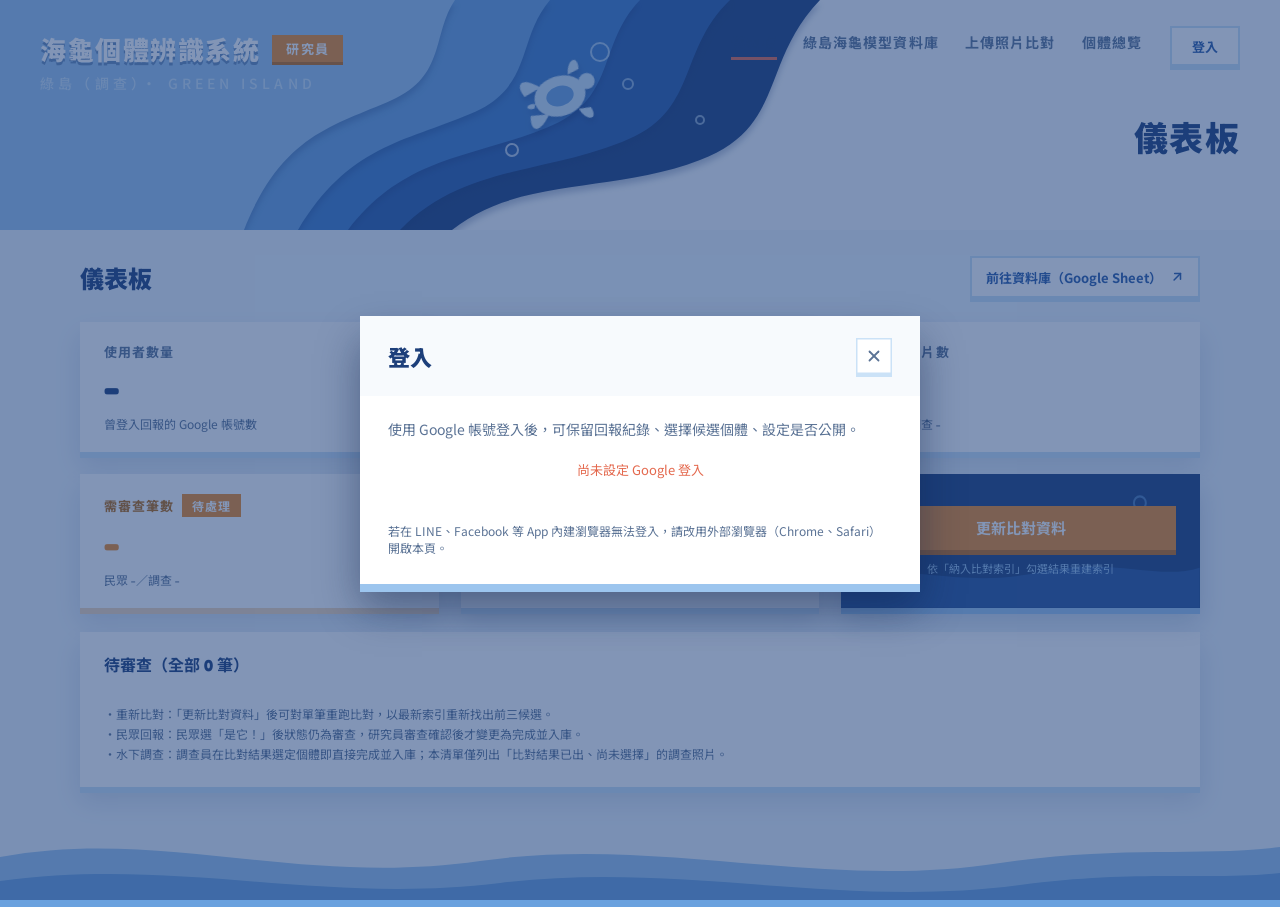
==== web/admin.html @ 84139723 "feat: v2 初版 — Apps Script 後端、Cloud Run API、海洋版前端、GH Pages workflow - apps_script/Code.gs：17 欄回報紀錄 + " ====
<!doctype html>
<html lang="zh-Hant">
<head>
  <meta charset="utf-8">
  <meta name="viewport" content="width=device-width, initial-scale=1">
  <title>研究員儀表板｜海龜個體辨識系統</title>
  <link rel="preconnect" href="https://fonts.googleapis.com">
  <link rel="stylesheet" href="https://fonts.googleapis.com/css2?family=Fredoka:wght@500;600;700&family=Noto+Sans+TC:wght@400;500;700;900&display=swap">
  <link rel="stylesheet" href="css/ocean.css">
</head>
<body>
  <main class="content">
    <div style="display:flex;align-items:center;justify-content:space-between;flex-wrap:wrap;gap:12px">
      <div style="font-size:24px;font-weight:900;color:var(--navy)">儀表板</div>
      <a class="btn btn-ghost btn-sm" id="sheetLink" target="_blank" rel="noopener" style="min-height:42px">前往資料庫（Google Sheet）<svg width="14" height="14" viewBox="0 0 24 24" fill="none" stroke="#2B5CA8" stroke-width="2.6" stroke-linecap="round" stroke-linejoin="round"><path d="M8 6 H 18 V 16"></path><path d="M18 6 L 7 17"></path></svg></a>
    </div>
    <div class="stat-grid" id="stats">
      <div class="paper stat"><div class="k">使用者數量</div><div class="v num" id="sUsers">-</div><div class="d">曾登入回報的 Google 帳號數</div></div>
      <div class="paper stat"><div class="k">海龜個體數</div><div class="v num" id="sInd">-</div><div class="d">已建檔個體</div></div>
      <div class="paper stat"><div class="k">資料庫照片數</div><div class="v num" id="sPhotos">-</div><div class="d">民眾 <span class="num" id="sPhotosP">-</span>／調查 <span class="num" id="sPhotosS">-</span></div></div>
      <div class="paper stat paper-orange"><div class="k" style="color:var(--orange-t)">需審查筆數 <span class="tag" style="background:var(--orange);color:#FFF">待處理</span></div><div class="v num" id="sPending" style="color:var(--orange)">-</div><div class="d">民眾 <span class="num" id="sPendingP">-</span>／調查 <span class="num" id="sPendingS">-</span></div></div>
      <div class="paper stat"><div class="k">比對資料上次更新</div><div class="v num" id="sIndexDate" style="font-size:26px;line-height:1.5">-</div><div class="d" id="sIndexInfo">-</div></div>
      <div style="background:var(--navy);padding:20px 24px;display:flex;flex-direction:column;justify-content:center;gap:10px;box-shadow:0 6px 0 var(--blue4),0 14px 24px rgba(29,63,122,.2);position:relative;overflow:hidden">
        <svg viewBox="0 0 360 120" preserveAspectRatio="none" style="position:absolute;left:0;top:0;width:100%;height:100%" fill="none"><path d="M0 92 C60 78 120 104 200 88 C270 74 320 96 360 84 V120 H0 Z" fill="#2B5CA8" opacity="0.7"></path><circle cx="300" cy="26" r="6" stroke="#6AA1DE" stroke-width="2" opacity="0.6"></circle></svg>
        <button class="btn btn-orange btn-block" id="syncBtn" style="position:relative;font-size:15px">更新比對資料</button>
        <div style="font-size:11px;color:var(--blue4);text-align:center;position:relative" id="syncInfo">依「納入比對索引」勾選結果重建索引</div>
      </div>
    </div>
    <div class="paper" style="padding:20px 24px 22px;display:flex;flex-direction:column;gap:14px">
      <div style="display:flex;align-items:center;justify-content:space-between;flex-wrap:wrap;gap:10px">
        <div style="font-size:16px;font-weight:700;color:var(--navy)">待審查（全部 <span class="num" id="pendingTotal">0</span> 筆）</div>
        <div class="chips" id="srcFilter"></div>
      </div>
      <div class="row-list" id="pendingList"></div>
      <div id="pendingEmpty" class="empty hidden">目前沒有待審查的紀錄</div>
      <div style="font-size:12px;color:var(--muted);line-height:1.7">・重新比對：「更新比對資料」後可對單筆重跑比對，以最新索引重新找出前三候選。<br>・民眾回報：民眾選「是它！」後狀態仍為審查，研究員審查確認後才變更為完成並入庫。<br>・水下調查：調查員在比對結果選定個體即直接完成並入庫；本清單僅列出「比對結果已出、尚未選擇」的調查照片。</div>
    </div>
  </main>
  <script src="js/config.js"></script>
  <script src="js/common.js"></script>
  <script src="js/admin.js"></script>
</body>
</html>
---- web/css/ocean.css ----
/* 綠島海龜個體辨識系統 v2 — 紙雕海洋風格（依海洋版 mockup） */
:root {
  --navy: #1D3F7A; --blue: #2B5CA8; --blue2: #3F7BC8; --blue3: #6AA1DE; --blue4: #9CC5EE; --blue5: #CBE2F7;
  --bg: #EEF5FC; --paperbg: #F7FAFD; --ink: #1B3358; --muted: #5B7395;
  --coral: #E4694E; --coral-d: #B84A33; --orange: #F08A24; --orange-d: #C46A12; --orange-l: #F5D9B8; --orange-t: #B86A10;
  --green-bg: #E3F5EE; --green: #1F7A5C;
}
* { box-sizing: border-box; }
html, body { margin: 0; padding: 0; }
body { font-family: 'Noto Sans TC', 'Microsoft JhengHei', system-ui, sans-serif; background: var(--bg); color: var(--ink); min-height: 100vh; display: flex; flex-direction: column; position: relative; }
a { color: var(--blue); text-decoration: none; } a:hover { color: var(--navy); }
button { font-family: inherit; border: 0; cursor: pointer; background: none; color: inherit; }
input, select, textarea { font-family: inherit; font-size: 14px; }
.num { font-family: 'Fredoka', 'Noto Sans TC', system-ui, sans-serif; }
.cut { filter: drop-shadow(0 5px 3px rgba(20,48,106,0.28)); }
.paper { background: #FFFFFF; box-shadow: 0 6px 0 var(--blue5), 0 14px 24px rgba(29,63,122,0.14); }
.paper-orange { box-shadow: 0 6px 0 var(--orange-l), 0 14px 24px rgba(29,63,122,0.14); }
.hidden { display: none !important; }

/* 按鈕 / chip */
.btn { display: inline-flex; align-items: center; justify-content: center; gap: 8px; font-weight: 700; font-size: 14px; padding: 11px 24px; min-height: 44px; cursor: pointer; user-select: none; white-space: nowrap; transition: transform .05s; }
.btn:active { transform: translateY(2px); }
.btn:disabled, .btn.disabled { opacity: .55; cursor: not-allowed; transform: none; }
.btn-primary { background: var(--blue); color: #FFF; box-shadow: 0 5px 0 var(--navy); }
.btn-coral { background: var(--coral); color: #FFF; box-shadow: 0 5px 0 var(--coral-d); }
.btn-orange { background: var(--orange); color: #FFF; box-shadow: 0 5px 0 var(--orange-d); }
.btn-ghost { background: #FFF; color: var(--blue); box-shadow: 0 4px 0 var(--blue5), inset 0 0 0 2px var(--blue5); }
.btn-ghost-orange { background: #FFF; color: var(--orange-t); box-shadow: 0 3px 0 var(--orange-l), inset 0 0 0 2px var(--orange-l); }
.btn-sm { padding: 7px 16px; min-height: 36px; font-size: 13px; }
.btn-xs { padding: 6px 12px; min-height: 34px; font-size: 12px; }
.btn-lg { font-size: 16px; letter-spacing: .12em; min-height: 50px; }
.btn-block { width: 100%; }
.chip { display: inline-flex; align-items: center; padding: 7px 16px; font-size: 13px; font-weight: 500; min-height: 34px; cursor: pointer; user-select: none; }
.chip-on { background: var(--blue); color: #FFF; box-shadow: 0 3px 0 var(--navy); }
.chip-off { background: #FFF; color: var(--ink); box-shadow: 0 3px 0 var(--blue5), inset 0 0 0 1.5px var(--blue5); }
.chip-orange { background: var(--orange); color: #FFF; box-shadow: 0 3px 0 var(--orange-d); }
.chip-static { cursor: default; }
.tag { display: inline-flex; align-items: center; padding: 3px 10px; font-size: 12px; font-weight: 700; }
.tag-green { background: var(--green-bg); color: var(--green); }
.tag-blue { background: var(--blue5); color: var(--navy); }
.tag-orange { background: #FDEBD3; color: var(--orange-t); }
.tag-gray { background: #E9EEF5; color: var(--muted); }
.tag-coral { background: #FBE3DD; color: var(--coral-d); }

/* 表單 */
.field { display: flex; flex-direction: column; gap: 8px; }
.label { font-size: 14px; font-weight: 700; color: var(--navy); }
.label .req { color: var(--coral); }
.label .hint { color: var(--coral); font-weight: 700; }
.input { background: var(--paperbg); box-shadow: inset 0 0 0 2px var(--blue5); border: 0; padding: 11px 16px; font-size: 14px; color: var(--ink); min-height: 44px; width: 260px; max-width: 100%; outline: none; }
.input:focus { box-shadow: inset 0 0 0 2px var(--blue); background: #FFF; }
.input-block { width: 100%; }
.chips { display: flex; gap: 10px; flex-wrap: wrap; }
.checkbox-row { display: flex; align-items: center; gap: 10px; font-size: 14px; cursor: pointer; }
.checkbox-row input { width: 18px; height: 18px; accent-color: var(--blue); }
.note-box { background: #FFF4DC; box-shadow: 0 4px 0 #F5B942; padding: 12px 18px; font-size: 13px; color: #8A5A12; display: flex; align-items: center; gap: 10px; font-weight: 500; }
.dropzone { position: relative; border: 2px dashed var(--blue4); padding: 34px; display: flex; flex-direction: column; align-items: center; gap: 10px; background: var(--paperbg); overflow: hidden; cursor: pointer; text-align: center; }
.dropzone.drag { background: #FFF; border-color: var(--blue); }

/* 版面 */
.site-header { position: relative; height: 230px; background: var(--paperbg); overflow: hidden; flex-shrink: 0; }
.site-header svg.waves { position: absolute; left: 0; top: 0; width: 100%; height: 230px; }
.brand { position: absolute; left: 40px; top: 30px; display: flex; flex-direction: column; gap: 6px; color: #FFF; }
.brand-title { font-size: 26px; font-weight: 900; letter-spacing: .06em; text-shadow: 0 3px 0 rgba(20,48,106,.4); display: flex; align-items: center; gap: 12px; }
.brand-sub { font-size: 14px; font-weight: 500; letter-spacing: .3em; color: var(--blue5); }
.role-badge { background: var(--orange); color: #FFF; padding: 4px 14px; font-size: 13px; font-weight: 700; letter-spacing: .1em; box-shadow: 0 3px 0 var(--orange-d); text-shadow: none; }
.topnav { position: absolute; right: 40px; top: 26px; display: flex; align-items: center; gap: 28px; }
.topnav .tabs { display: flex; gap: 26px; font-size: 14px; font-weight: 700; letter-spacing: .08em; }
.topnav .tabs a { color: var(--muted); padding-bottom: 5px; border-bottom: 3px solid transparent; }
.topnav .tabs a.active { color: var(--navy); border-bottom-color: var(--coral); }
.user-chip { display: flex; align-items: center; gap: 8px; background: #FFF; padding: 6px 14px 6px 6px; box-shadow: 0 4px 0 var(--blue5), inset 0 0 0 2px var(--blue5); cursor: pointer; }
.user-chip .avatar { width: 28px; height: 28px; background: var(--blue); box-shadow: 0 2px 0 var(--navy); display: flex; align-items: center; justify-content: center; color: #FFF; font-size: 12px; font-weight: 700; }
.user-chip .avatar.researcher { background: var(--orange); box-shadow: 0 2px 0 var(--orange-d); }
.user-chip .name { font-size: 13px; font-weight: 700; color: var(--navy); }
.page-title { position: absolute; right: 40px; top: 118px; display: flex; flex-direction: column; align-items: flex-end; gap: 6px; text-align: right; }
.page-title h1 { margin: 0; font-size: 34px; font-weight: 900; color: var(--navy); letter-spacing: .04em; line-height: 1.1; }
.page-title .sub { font-size: 13px; color: var(--muted); font-weight: 500; display: flex; align-items: center; gap: 8px; flex-wrap: wrap; justify-content: flex-end; }
.page-title .sub .dot { color: var(--blue4); }
.content { width: 1120px; max-width: calc(100% - 40px); margin: 0 auto; padding: 26px 0 120px 0; display: flex; flex-direction: column; gap: 24px; position: relative; z-index: 1; flex: 1; }
.content-narrow { width: 640px; }
.site-footer { position: absolute; left: 0; bottom: 0; width: 100%; height: 90px; pointer-events: none; z-index: 0; }
.site-footer svg { width: 100%; height: 90px; display: block; }

/* 卡片與清單 */
.grid-cards { display: grid; grid-template-columns: repeat(4, minmax(0, 1fr)); gap: 24px; }
.card { overflow: hidden; display: flex; flex-direction: column; cursor: pointer; transition: transform .12s; }
.card:hover { transform: translateY(-3px); }
.card .thumb { position: relative; height: 156px; background: var(--blue); overflow: hidden; }
.card .thumb img { width: 100%; height: 100%; object-fit: cover; display: block; }
.card .body { padding: 14px 16px 16px; display: flex; flex-direction: column; gap: 5px; }
.card .title { font-size: 16px; font-weight: 700; color: var(--navy); }
.card .meta { font-size: 12px; color: var(--muted); }
.ph { position: relative; background: var(--blue); overflow: hidden; }
.ph svg { position: absolute; inset: 0; width: 100%; height: 100%; }
.ph img { position: absolute; inset: 0; width: 100%; height: 100%; object-fit: cover; }
.filter-bar { padding: 16px 22px; display: flex; align-items: center; gap: 18px; flex-wrap: wrap; }
.filter-group { display: flex; align-items: center; gap: 12px; flex-wrap: wrap; }
.filter-label { font-size: 13px; color: var(--muted); font-weight: 700; letter-spacing: .1em; }
.divider-v { width: 2px; height: 28px; background: var(--blue5); }
.empty { padding: 40px; text-align: center; color: var(--muted); font-size: 14px; }
.stat-grid { display: grid; grid-template-columns: repeat(3, minmax(0, 1fr)); gap: 22px; }
.stat { padding: 20px 24px; display: flex; flex-direction: column; gap: 6px; }
.stat .k { font-size: 13px; color: var(--muted); font-weight: 700; letter-spacing: .08em; display: flex; align-items: center; gap: 8px; }
.stat .v { font-size: 38px; font-weight: 700; line-height: 1.1; color: var(--navy); }
.stat .d { font-size: 12px; color: var(--muted); }
.row-list { display: flex; flex-direction: column; gap: 6px; font-size: 13px; }
.row { display: flex; align-items: center; gap: 14px; padding: 9px 0; border-bottom: 2px solid var(--bg); flex-wrap: wrap; }
.row .rthumb { width: 56px; height: 40px; overflow: hidden; background: var(--blue); flex-shrink: 0; }
.row .rthumb img { width: 100%; height: 100%; object-fit: cover; display: block; }

/* 候選 */
.cand { background: #FFF; padding: 12px 16px; display: flex; align-items: center; gap: 16px; box-shadow: 0 4px 0 var(--blue5), inset 0 0 0 1.5px var(--blue5); }
.cand.top { background: var(--paperbg); box-shadow: 0 4px 0 var(--blue4), inset 0 0 0 2.5px var(--blue); }
.cand.chosen { box-shadow: 0 4px 0 var(--coral-d), inset 0 0 0 2.5px var(--coral); }
.cand .cthumb { width: 130px; height: 88px; flex-shrink: 0; }
.cand .cinfo { flex: 1; display: flex; flex-direction: column; gap: 4px; }
.cand .cid { font-size: 16px; font-weight: 700; color: var(--navy); }
.cand .cscore { font-size: 12px; color: var(--muted); }
.cand .cscore b { font-size: 14px; font-weight: 700; color: var(--blue); }

/* 上傳照片格 */
.photo-grid { display: grid; grid-template-columns: repeat(2, minmax(0, 1fr)); gap: 14px; }
.photo-item { background: #FFF; box-shadow: inset 0 0 0 1.5px var(--blue5); padding: 10px; display: flex; flex-direction: column; gap: 8px; position: relative; }
.photo-item.selected { background: var(--bg); box-shadow: inset 0 0 0 2.5px var(--blue); }
.photo-item.selectable { cursor: pointer; }
.photo-item .pimg { position: relative; height: 120px; overflow: hidden; background: var(--blue); }
.photo-item .pimg img { width: 100%; height: 100%; object-fit: cover; display: block; }
.photo-item .badge { position: absolute; top: 8px; left: 8px; color: #FFF; padding: 3px 12px; font-size: 11px; font-weight: 700; background: var(--muted); box-shadow: 0 2px 0 #3E5270; }
.photo-item .badge.g1 { background: var(--coral); box-shadow: 0 2px 0 var(--coral-d); }
.photo-item .remove { position: absolute; top: 8px; right: 8px; width: 26px; height: 26px; background: #FFF; display: flex; align-items: center; justify-content: center; box-shadow: 0 2px 0 var(--blue5); }
.photo-item .fname { font-size: 11px; color: var(--muted); overflow: hidden; text-overflow: ellipsis; white-space: nowrap; }
.group-card { padding: 14px 16px; display: flex; flex-direction: column; gap: 10px; }
.group-card.active { box-shadow: 0 6px 0 var(--blue5), 0 14px 24px rgba(29,63,122,0.14), inset 0 0 0 2.5px var(--blue); }
.group-card .gthumbs { display: flex; gap: 8px; flex-wrap: wrap; }
.group-card .gthumb { width: 84px; height: 58px; overflow: hidden; background: var(--blue); }
.group-card .gthumb img { width: 100%; height: 100%; object-fit: cover; display: block; }
.plus-btn { width: 30px; height: 30px; display: flex; align-items: center; justify-content: center; background: #FFF; box-shadow: 0 3px 0 var(--blue5), inset 0 0 0 2px var(--blue5); cursor: pointer; }
.plus-btn.on { background: var(--blue); box-shadow: 0 3px 0 var(--navy); }
.dashed-btn { border: 2px dashed var(--blue4); padding: 12px; display: flex; align-items: center; justify-content: center; gap: 8px; font-size: 13px; color: var(--muted); font-weight: 500; min-height: 48px; cursor: pointer; }

/* 比對結果 */
.result-block { padding: 22px 24px; display: flex; gap: 28px; align-items: flex-start; }
.viewer { display: flex; flex-direction: column; gap: 12px; width: 320px; flex-shrink: 0; }
.viewer .vimg { position: relative; width: 320px; height: 220px; background: var(--navy); overflow: hidden; box-shadow: 0 4px 0 var(--blue5); }
.viewer .vimg img { width: 100%; height: 100%; object-fit: contain; display: block; background: #0f2a55; }
.viewer .side-tag { position: absolute; top: 12px; left: 12px; background: var(--paperbg); color: var(--navy); padding: 3px 12px; font-size: 11px; font-weight: 700; box-shadow: 0 2px 0 var(--blue5); }
.viewer .nav { position: absolute; top: 50%; margin-top: -20px; width: 40px; height: 40px; background: #FFF; display: flex; align-items: center; justify-content: center; box-shadow: 0 3px 0 var(--blue5), 0 6px 12px rgba(29,63,122,.2); cursor: pointer; }
.viewer .nav.prev { left: 10px; } .viewer .nav.next { right: 10px; }
.viewer .dots { display: flex; align-items: center; justify-content: center; gap: 7px; }
.viewer .dots i { width: 8px; height: 8px; background: var(--blue5); display: block; } .viewer .dots i.on { background: var(--blue); }

/* Modal / toast */
.modal-bg { position: fixed; inset: 0; background: rgba(29,63,122,.55); display: flex; align-items: center; justify-content: center; z-index: 100; padding: 20px; overflow: auto; }
.modal { position: relative; width: 860px; max-width: 100%; max-height: 92vh; display: flex; flex-direction: column; overflow: hidden; box-shadow: 0 8px 0 var(--blue4), 0 24px 40px rgba(12,30,70,.45); background: #FFF; }
.modal.small { width: 560px; }
.modal-head { position: relative; padding: 22px 28px; background: var(--paperbg); display: flex; align-items: center; justify-content: space-between; overflow: hidden; gap: 12px; }
.modal-head .wave { position: absolute; left: 0; top: 0; width: 100%; height: 86px; }
.modal-head .mtitle { position: relative; display: flex; align-items: baseline; gap: 14px; flex-wrap: wrap; font-size: 22px; font-weight: 900; color: var(--navy); }
.modal-head .close { position: relative; width: 36px; height: 36px; background: #FFF; box-shadow: 0 3px 0 var(--blue5), inset 0 0 0 1.5px var(--blue5); display: flex; align-items: center; justify-content: center; cursor: pointer; flex-shrink: 0; }
.modal-body { padding: 22px 28px 28px; display: flex; flex-direction: column; gap: 18px; overflow: auto; }
.sighting { background: var(--paperbg); box-shadow: inset 0 0 0 2px var(--blue5); padding: 16px; display: flex; gap: 18px; align-items: center; flex-wrap: wrap; }
.sighting .sphotos { display: flex; gap: 12px; flex-wrap: wrap; }
.sighting .sside { display: flex; flex-direction: column; gap: 6px; }
.sighting .sside .sl { font-size: 12px; color: var(--muted); font-weight: 700; letter-spacing: .08em; }
.sighting .simg { position: relative; width: 170px; height: 115px; overflow: hidden; background: var(--blue); cursor: pointer; }
.sighting .simg img { width: 100%; height: 100%; object-fit: cover; display: block; }
.sighting .none { width: 170px; height: 136px; border: 2px dashed var(--blue4); display: flex; align-items: center; justify-content: center; font-size: 12px; color: var(--blue3); }
.sighting .sinfo { display: flex; flex-direction: column; gap: 8px; font-size: 14px; }
.sighting .sinfo .k { color: var(--muted); }
.toast { position: fixed; left: 50%; bottom: 28px; transform: translateX(-50%); background: var(--navy); color: #FFF; padding: 12px 22px; font-size: 14px; font-weight: 500; box-shadow: 0 5px 0 #0f2a55, 0 10px 20px rgba(0,0,0,.25); z-index: 200; max-width: 90%; }
.toast.error { background: var(--coral); box-shadow: 0 5px 0 var(--coral-d); }
.spinner { display: inline-block; width: 16px; height: 16px; border: 3px solid rgba(255,255,255,.4); border-top-color: #FFF; animation: spin .8s linear infinite; }
.spinner.dark { border-color: var(--blue5); border-top-color: var(--blue); }
@keyframes spin { to { transform: rotate(360deg); } }
.lightbox { position: fixed; inset: 0; background: rgba(10,25,60,.85); display: flex; align-items: center; justify-content: center; z-index: 150; cursor: zoom-out; }
.lightbox img { max-width: 92vw; max-height: 92vh; box-shadow: 0 8px 0 var(--blue4); }

/* 研究員資料庫 */
.db-layout { display: flex; gap: 24px; align-items: flex-start; }
.db-list { width: 300px; flex-shrink: 0; padding: 14px; display: flex; flex-direction: column; gap: 6px; max-height: 70vh; overflow: auto; }
.db-item { display: flex; align-items: center; gap: 10px; padding: 8px 10px; cursor: pointer; font-size: 13px; }
.db-item:hover { background: var(--bg); }
.db-item.on { background: var(--blue); color: #FFF; }
.db-item .dthumb { width: 44px; height: 32px; background: var(--blue3); overflow: hidden; flex-shrink: 0; }
.db-item .dthumb img { width: 100%; height: 100%; object-fit: cover; display: block; }
.db-main { flex: 1; display: flex; flex-direction: column; gap: 18px; min-width: 0; }
.photo-tiles { display: grid; grid-template-columns: repeat(4, minmax(0, 1fr)); gap: 12px; }
.tile { position: relative; height: 120px; overflow: hidden; background: var(--blue); cursor: pointer; }
.tile img { width: 100%; height: 100%; object-fit: cover; display: block; }
.tile .corner { position: absolute; top: 6px; left: 6px; padding: 2px 8px; font-size: 11px; font-weight: 700; }
.tile .corner.in { background: var(--green-bg); color: var(--green); }
.tile .corner.out { background: #E9EEF5; color: var(--muted); }
.tile .date { position: absolute; bottom: 0; left: 0; right: 0; background: rgba(29,63,122,.75); color: #FFF; font-size: 11px; padding: 3px 8px; }

@media (max-width: 1000px) {
  .grid-cards { grid-template-columns: repeat(2, minmax(0, 1fr)); }
  .stat-grid { grid-template-columns: repeat(2, minmax(0, 1fr)); }
  .photo-tiles { grid-template-columns: repeat(3, minmax(0, 1fr)); }
  .result-block { flex-direction: column; }
  .db-layout { flex-direction: column; } .db-list { width: 100%; max-height: 40vh; }
  .content-narrow { width: 100%; }
}
@media (max-width: 720px) {
  .site-header { height: auto; min-height: 250px; padding-bottom: 20px; }
  .brand { position: relative; left: 0; top: 0; padding: 22px 20px 0; }
  .brand-title { font-size: 20px; }
  .topnav { position: relative; right: auto; top: auto; padding: 16px 20px 0; flex-wrap: wrap; gap: 14px; }
  .topnav .tabs { gap: 16px; font-size: 13px; flex-wrap: wrap; }
  .page-title { position: relative; right: auto; top: auto; align-items: flex-start; text-align: left; padding: 16px 20px 0; }
  .page-title h1 { font-size: 26px; }
  .page-title .sub { justify-content: flex-start; }
  .grid-cards { grid-template-columns: 1fr; }
  .stat-grid { grid-template-columns: 1fr; }
  .photo-grid { grid-template-columns: 1fr; }
  .photo-tiles { grid-template-columns: repeat(2, minmax(0, 1fr)); }
  .viewer, .viewer .vimg { width: 100%; }
  .cand { flex-wrap: wrap; }
  .input { width: 100%; }
  .row > * { flex: none; }
}
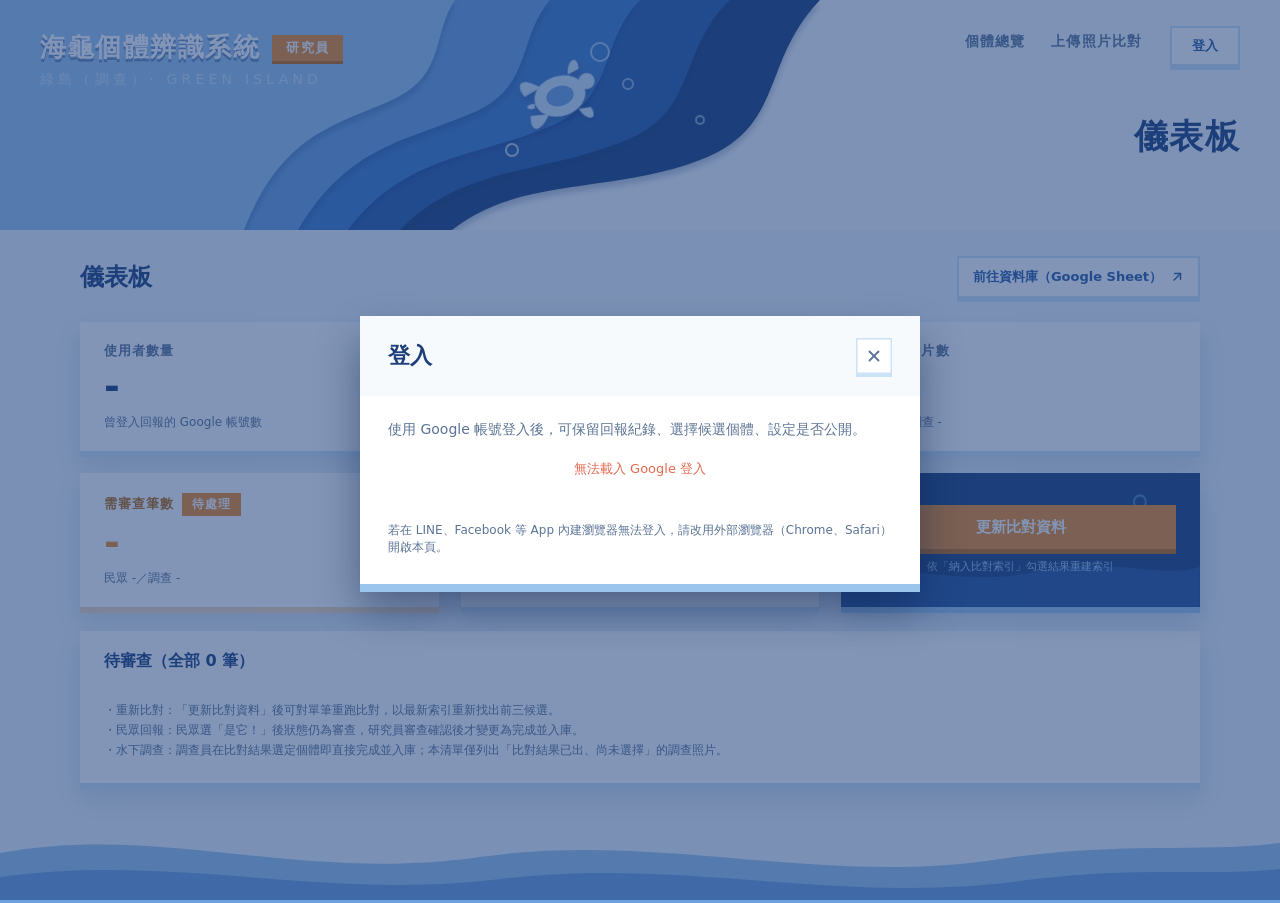
==== commit b3523e20: "fix(web): 研究員登入後頁首分頁順序固定；加 Content-Security-Policy meta Co-Authored-By: Claude Fable 5.1 <noreply@an" ====
--- a/web/admin.html
+++ b/web/admin.html
@@ -3,6 +3,7 @@
 <head>
   <meta charset="utf-8">
   <meta name="viewport" content="width=device-width, initial-scale=1">
+  <meta http-equiv="Content-Security-Policy" content="default-src 'self'; script-src 'self' https://accounts.google.com/gsi/ https://challenges.cloudflare.com; style-src 'self' 'unsafe-inline' https://fonts.googleapis.com https://accounts.google.com/gsi/style; font-src https://fonts.gstatic.com; img-src 'self' data: blob: https://drive.google.com https://*.googleusercontent.com; connect-src 'self' https://script.google.com https://script.googleusercontent.com https://accounts.google.com/gsi/ https://challenges.cloudflare.com; frame-src https://accounts.google.com https://challenges.cloudflare.com; object-src 'none'; base-uri 'self'; form-action 'none'">
   <title>研究員儀表板｜海龜個體辨識系統</title>
   <link rel="preconnect" href="https://fonts.googleapis.com">
   <link rel="stylesheet" href="https://fonts.googleapis.com/css2?family=Fredoka:wght@500;600;700&family=Noto+Sans+TC:wght@400;500;700;900&display=swap">
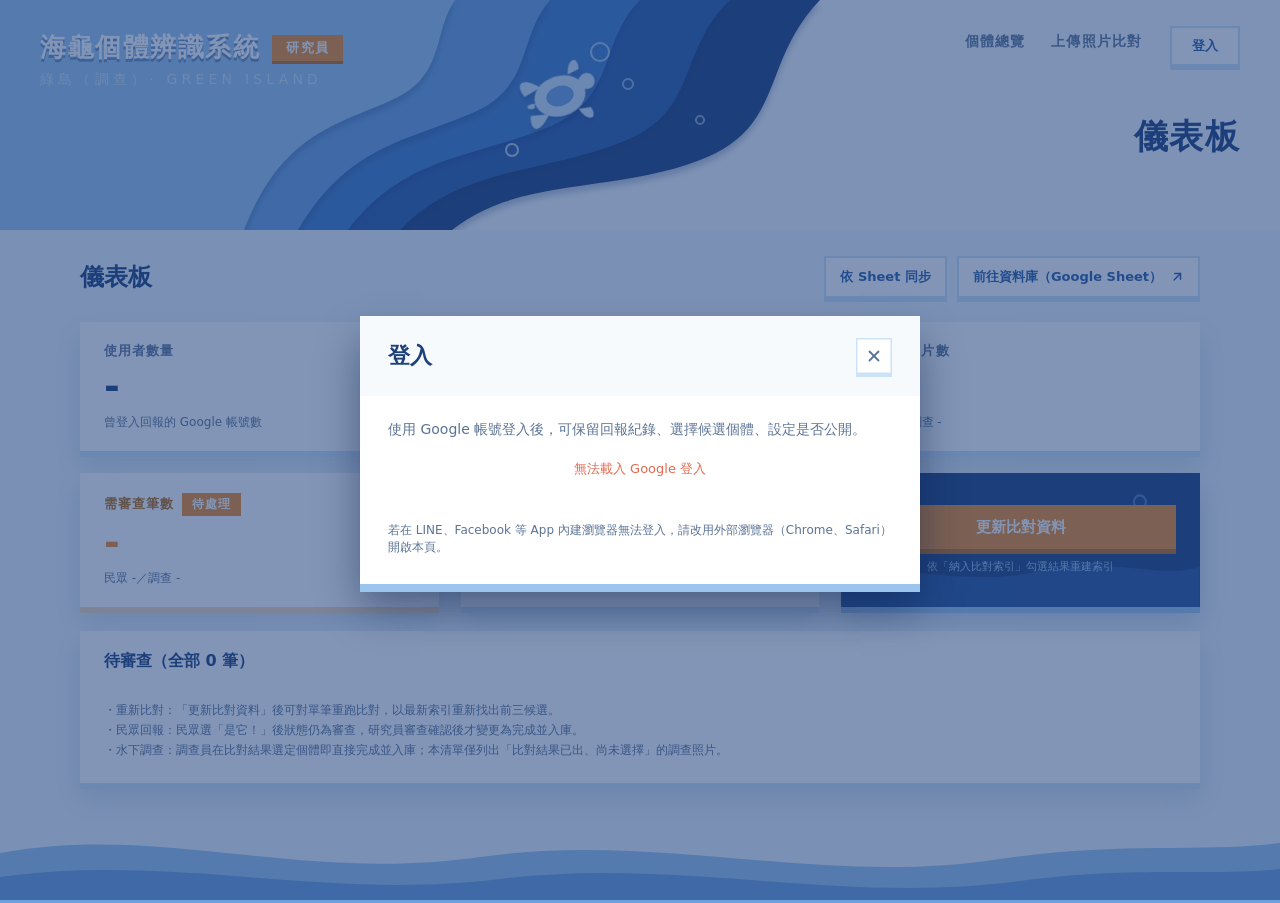
==== commit 6558f707: "feat: 儀表板「依 Sheet 同步」（預覽後套用） 以 Sheet 為準修正完成列的 Drive 位置、檔名、分享權限與物種（個體清單為準）， 照片不存在的列備份後刪除，Drive 多出的照片僅" ====
--- a/web/admin.html
+++ b/web/admin.html
@@ -13,7 +13,10 @@
   <main class="content">
     <div style="display:flex;align-items:center;justify-content:space-between;flex-wrap:wrap;gap:12px">
       <div style="font-size:24px;font-weight:900;color:var(--navy)">儀表板</div>
+      <div style="display:flex;gap:10px;flex-wrap:wrap">
+      <button class="btn btn-ghost btn-sm" id="sheetSyncBtn" style="min-height:42px">依 Sheet 同步</button>
       <a class="btn btn-ghost btn-sm" id="sheetLink" target="_blank" rel="noopener" style="min-height:42px">前往資料庫（Google Sheet）<svg width="14" height="14" viewBox="0 0 24 24" fill="none" stroke="#2B5CA8" stroke-width="2.6" stroke-linecap="round" stroke-linejoin="round"><path d="M8 6 H 18 V 16"></path><path d="M18 6 L 7 17"></path></svg></a>
+      </div>
     </div>
     <div class="stat-grid" id="stats">
       <div class="paper stat"><div class="k">使用者數量</div><div class="v num" id="sUsers">-</div><div class="d">曾登入回報的 Google 帳號數</div></div>
--- a/web/css/ocean.css
+++ b/web/css/ocean.css
@@ -129,6 +129,12 @@
 .photo-item .badge.g1 { background: var(--coral); box-shadow: 0 2px 0 var(--coral-d); }
 .photo-item .remove { position: absolute; top: 8px; right: 8px; width: 26px; height: 26px; background: #FFF; display: flex; align-items: center; justify-content: center; box-shadow: 0 2px 0 var(--blue5); }
 .photo-item .fname { font-size: 11px; color: var(--muted); overflow: hidden; text-overflow: ellipsis; white-space: nowrap; }
+.pre-list { display: grid; grid-template-columns: repeat(auto-fill, minmax(110px, 1fr)); gap: 10px; margin-top: 10px; }
+.pre-item { position: relative; background: #FFF; box-shadow: inset 0 0 0 1.5px var(--blue5); padding: 6px; display: flex; flex-direction: column; gap: 4px; }
+.pre-item .pimg { height: 74px; overflow: hidden; background: var(--blue); }
+.pre-item .pimg img, .pre-item .pimg svg { width: 100%; height: 100%; object-fit: cover; display: block; }
+.pre-item .fname { font-size: 10px; color: var(--muted); overflow: hidden; text-overflow: ellipsis; white-space: nowrap; }
+.pre-item .remove { position: absolute; top: 10px; right: 10px; width: 22px; height: 22px; background: #FFF; display: flex; align-items: center; justify-content: center; box-shadow: 0 2px 0 var(--blue5); cursor: pointer; }
 .group-card { padding: 14px 16px; display: flex; flex-direction: column; gap: 10px; }
 .group-card.active { box-shadow: 0 6px 0 var(--blue5), 0 14px 24px rgba(29,63,122,0.14), inset 0 0 0 2.5px var(--blue); }
 .group-card .gthumbs { display: flex; gap: 8px; flex-wrap: wrap; }
